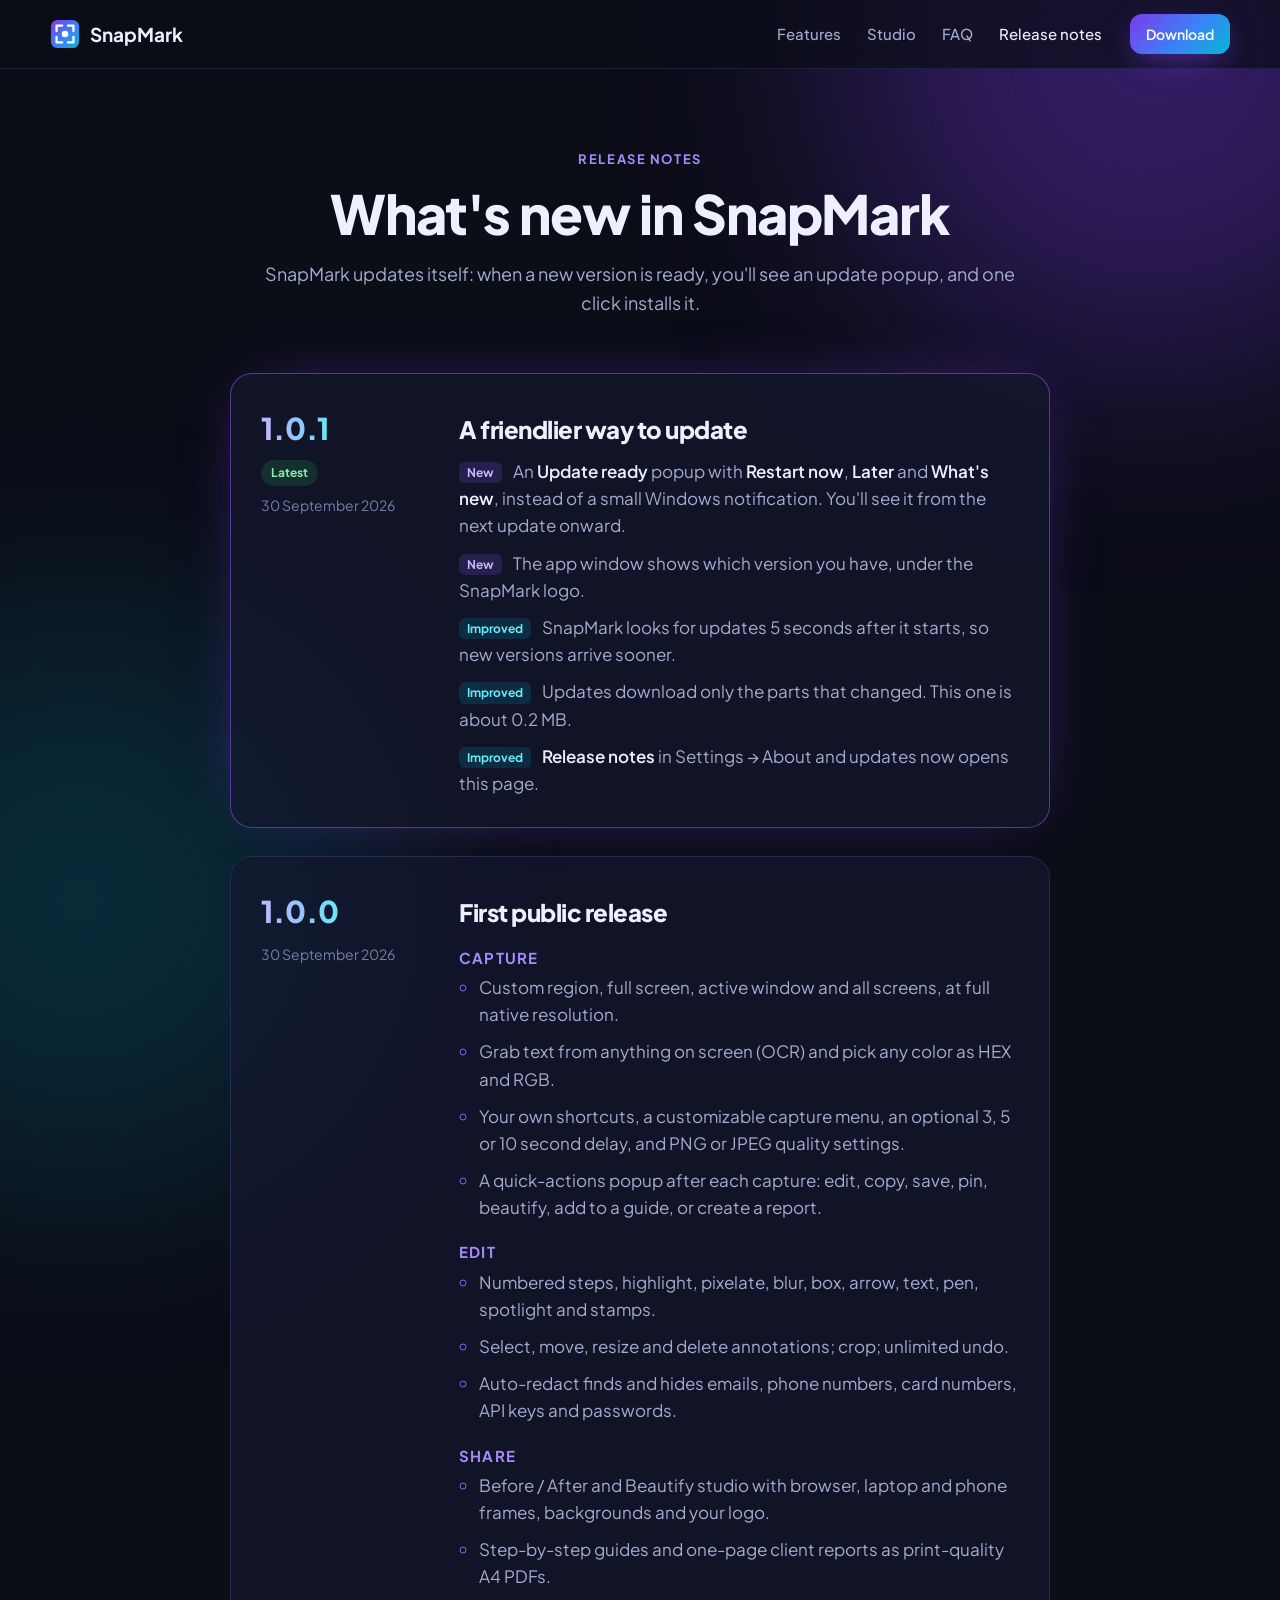
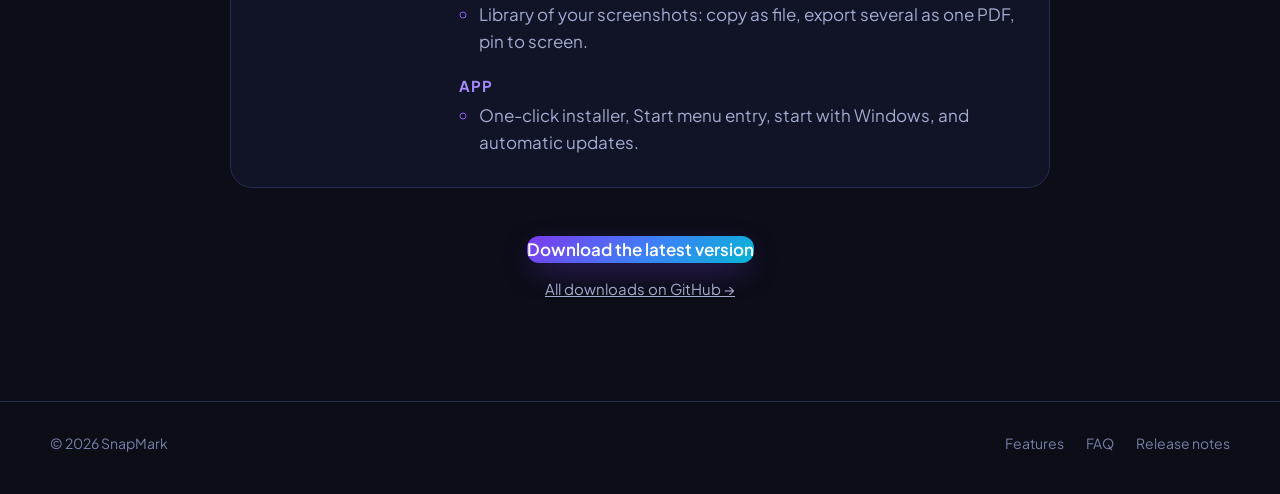
==== changelog.html @ 4415e5fb "Add release notes page for 1.0.1 and 1.0.0" ====
<!doctype html>
<html lang="en">
<head>
  <meta charset="utf-8">
  <meta name="viewport" content="width=device-width, initial-scale=1">
  <title>Release notes · SnapMark</title>
  <meta name="description" content="What's new in each version of SnapMark, the all-in-one screen capture app for Windows.">
  <meta name="theme-color" content="#0B0D17">
  <link rel="canonical" href="https://snapmark-omega.vercel.app/changelog">
  <link rel="icon" href="favicon.ico">
  <link rel="preconnect" href="https://fonts.googleapis.com">
  <link rel="preconnect" href="https://fonts.gstatic.com" crossorigin>
  <link href="https://fonts.googleapis.com/css2?family=Plus+Jakarta+Sans:wght@400;500;600;700;800&display=swap" rel="stylesheet">
  <link rel="stylesheet" href="styles.css">
</head>
<body>
  <div class="glow glow-a" aria-hidden="true"></div>
  <div class="glow glow-b" aria-hidden="true"></div>

  <header class="nav" id="top">
    <div class="container nav-inner">
      <a class="brand" href="./" aria-label="SnapMark home">
        <svg class="logo" viewBox="0 0 32 32" aria-hidden="true">
          <defs>
            <linearGradient id="lg" x1="0" y1="0" x2="1" y2="1">
              <stop offset="0" stop-color="#7C3AED"/><stop offset=".55" stop-color="#3B82F6"/><stop offset="1" stop-color="#06B6D4"/>
            </linearGradient>
          </defs>
          <rect x="1" y="1" width="30" height="30" rx="7" fill="url(#lg)"/>
          <path d="M7 13V7h6M19 7h6v6M7 19v6h6M25 19v6h-6" fill="none" stroke="#fff" stroke-width="2.4" stroke-linecap="round" stroke-linejoin="round"/>
          <circle cx="16" cy="16" r="3.5" fill="#fff"/>
        </svg>
        <span>SnapMark</span>
      </a>
      <nav class="nav-links" aria-label="Main">
        <a href="./#features">Features</a>
        <a href="./#studio">Studio</a>
        <a href="./#faq">FAQ</a>
        <a href="changelog" aria-current="page">Release notes</a>
      </nav>
      <a class="btn btn-primary btn-sm" href="https://github.com/kamrancreation/SnapMark-releases/releases/latest/download/SnapMark-win-Setup.exe">Download</a>
    </div>
  </header>

  <main class="section changelog">
    <div class="container narrow">
      <div class="section-head">
        <p class="eyebrow">Release notes</p>
        <h1 class="changelog-title">What's new in SnapMark</h1>
        <p class="sub">SnapMark updates itself: when a new version is ready, you'll see an update popup, and one click installs it.</p>
      </div>

      <ol class="releases">
        <li class="release">
          <div class="release-meta">
            <span class="version">1.0.1</span>
            <span class="badge-latest">Latest</span>
            <time datetime="2026-09-30">30 September 2026</time>
          </div>
          <div class="release-body">
            <h2>A friendlier way to update</h2>
            <ul class="changes">
              <li><span class="kind new">New</span> An <b>Update ready</b> popup with <b>Restart now</b>, <b>Later</b> and <b>What's new</b>, instead of a small Windows notification. You'll see it from the next update onward.</li>
              <li><span class="kind new">New</span> The app window shows which version you have, under the SnapMark logo.</li>
              <li><span class="kind improved">Improved</span> SnapMark looks for updates 5 seconds after it starts, so new versions arrive sooner.</li>
              <li><span class="kind improved">Improved</span> Updates download only the parts that changed. This one is about 0.2 MB.</li>
              <li><span class="kind improved">Improved</span> <b>Release notes</b> in Settings → About and updates now opens this page.</li>
            </ul>
          </div>
        </li>

        <li class="release">
          <div class="release-meta">
            <span class="version">1.0.0</span>
            <time datetime="2026-09-30">30 September 2026</time>
          </div>
          <div class="release-body">
            <h2>First public release</h2>
            <h3>Capture</h3>
            <ul class="changes">
              <li>Custom region, full screen, active window and all screens, at full native resolution.</li>
              <li>Grab text from anything on screen (OCR) and pick any color as HEX and RGB.</li>
              <li>Your own shortcuts, a customizable capture menu, an optional 3, 5 or 10 second delay, and PNG or JPEG quality settings.</li>
              <li>A quick-actions popup after each capture: edit, copy, save, pin, beautify, add to a guide, or create a report.</li>
            </ul>
            <h3>Edit</h3>
            <ul class="changes">
              <li>Numbered steps, highlight, pixelate, blur, box, arrow, text, pen, spotlight and stamps.</li>
              <li>Select, move, resize and delete annotations; crop; unlimited undo.</li>
              <li>Auto-redact finds and hides emails, phone numbers, card numbers, API keys and passwords.</li>
            </ul>
            <h3>Share</h3>
            <ul class="changes">
              <li>Before / After and Beautify studio with browser, laptop and phone frames, backgrounds and your logo.</li>
              <li>Step-by-step guides and one-page client reports as print-quality A4 PDFs.</li>
              <li>Library of your screenshots: copy as file, export several as one PDF, pin to screen.</li>
            </ul>
            <h3>App</h3>
            <ul class="changes">
              <li>One-click installer, Start menu entry, start with Windows, and automatic updates.</li>
            </ul>
          </div>
        </li>
      </ol>

      <div class="changelog-footer">
        <a class="btn btn-primary" href="https://github.com/kamrancreation/SnapMark-releases/releases/latest/download/SnapMark-win-Setup.exe">Download the latest version</a>
        <a class="cta-link-muted" href="https://github.com/kamrancreation/SnapMark-releases/releases">All downloads on GitHub →</a>
      </div>
    </div>
  </main>

  <footer class="footer">
    <div class="container footer-inner">
      <span>© <span id="year">2026</span> SnapMark</span>
      <nav aria-label="Footer">
        <a href="./#features">Features</a>
        <a href="./#faq">FAQ</a>
        <a href="changelog">Release notes</a>
      </nav>
    </div>
  </footer>
  <script>document.getElementById('year').textContent = new Date().getFullYear();</script>
</body>
</html>
---- styles.css ----
:root {
  --bg: #0b0d17;
  --bg-2: #10132a;
  --surface: #141830;
  --surface-2: #1b2040;
  --border: #262c52;
  --text: #eef0ff;
  --muted: #a3abcf;
  --faint: #7780a8;
  --violet: #7c3aed;
  --blue: #3b82f6;
  --cyan: #06b6d4;
  --grad: linear-gradient(135deg, #7c3aed 0%, #3b82f6 55%, #06b6d4 100%);
  --grad-text: linear-gradient(90deg, #c4b5fd, #93c5fd 55%, #67e8f9);
  --radius: 18px;
  --shadow: 0 30px 80px -20px rgba(0, 0, 0, .6);
}

*, *::before, *::after { box-sizing: border-box; }
html { scroll-behavior: smooth; }
body {
  margin: 0;
  background: var(--bg);
  color: var(--text);
  font-family: "Plus Jakarta Sans", "Segoe UI", system-ui, sans-serif;
  font-size: 17px;
  line-height: 1.6;
  overflow-x: hidden;
  -webkit-font-smoothing: antialiased;
}
img { max-width: 100%; height: auto; display: block; }
a { color: inherit; }
h1, h2, h3 { line-height: 1.15; margin: 0; letter-spacing: -0.02em; }
p { margin: 0; }

.container { width: min(1180px, 100% - 40px); margin-inline: auto; }
.narrow { width: min(820px, 100% - 40px); }

/* Background glows */
.glow { position: fixed; border-radius: 50%; filter: blur(120px); pointer-events: none; z-index: -1; opacity: .55; }
.glow-a { width: 620px; height: 620px; background: #7c3aed; top: -260px; right: -180px; opacity: .35; }
.glow-b { width: 560px; height: 560px; background: #06b6d4; bottom: -280px; left: -200px; opacity: .18; }

/* Buttons */
.btn {
  display: inline-flex; align-items: center; gap: 10px;
  border-radius: 12px; font-weight: 600; text-decoration: none;
  transition: transform .2s ease, box-shadow .2s ease, background .2s ease;
}
.btn svg { width: 18px; height: 18px; }
.btn-sm { padding: 9px 16px; font-size: 14px; }
.btn-lg { padding: 15px 26px; font-size: 16px; }
.btn-primary { background: var(--grad); color: #fff; box-shadow: 0 10px 30px -8px rgba(124, 58, 237, .7); }
.btn-primary:hover { transform: translateY(-2px); box-shadow: 0 16px 40px -8px rgba(124, 58, 237, .85); }
.btn-ghost { background: rgba(255, 255, 255, .05); border: 1px solid var(--border); color: var(--text); }
.btn-ghost:hover { background: rgba(255, 255, 255, .09); }
.btn-light { background: #fff; color: #1e1b4b; }
.btn-light:hover { transform: translateY(-2px); }
.btn:focus-visible, a:focus-visible, summary:focus-visible { outline: 2px solid #a78bfa; outline-offset: 3px; }

/* Navigation */
.nav { position: sticky; top: 0; z-index: 50; backdrop-filter: blur(14px); background: rgba(11, 13, 23, .7); border-bottom: 1px solid rgba(38, 44, 82, .6); }
.nav-inner { display: flex; align-items: center; gap: 28px; height: 68px; }
.brand { display: flex; align-items: center; gap: 10px; font-weight: 700; font-size: 19px; text-decoration: none; }
.logo { width: 30px; height: 30px; }
.nav-links { display: flex; gap: 26px; margin-left: auto; }
.nav-links a { color: var(--muted); text-decoration: none; font-size: 15px; font-weight: 500; }
.nav-links a:hover { color: var(--text); }

/* Hero */
.hero { padding: 84px 0 40px; text-align: center; }
.pill {
  display: inline-flex; align-items: center; gap: 8px; padding: 7px 14px; border-radius: 999px;
  background: rgba(124, 58, 237, .12); border: 1px solid rgba(124, 58, 237, .35); color: #c4b5fd; font-size: 14px; font-weight: 500;
}
.dot { width: 8px; height: 8px; border-radius: 50%; background: #22c55e; box-shadow: 0 0 10px #22c55e; }
.hero h1 { font-size: clamp(40px, 7vw, 76px); font-weight: 800; margin-top: 22px; }
.gradient-text { background: var(--grad-text); -webkit-background-clip: text; background-clip: text; color: transparent; }
.lead { max-width: 720px; margin: 22px auto 0; color: var(--muted); font-size: clamp(17px, 2vw, 20px); }
.hero-cta { display: flex; gap: 14px; justify-content: center; flex-wrap: wrap; margin-top: 34px; }
.fine { color: var(--faint); font-size: 14px; margin-top: 16px; }

.hero-shot { position: relative; margin: 64px auto 0; max-width: 1080px; }
.shot-frame {
  padding: 10px; border-radius: 22px;
  background: linear-gradient(135deg, rgba(124, 58, 237, .5), rgba(6, 182, 212, .35));
  box-shadow: var(--shadow), 0 0 120px -30px rgba(124, 58, 237, .6);
}
.shot-frame img { border-radius: 14px; }
.float-card {
  position: absolute; display: flex; align-items: center; gap: 10px; padding: 12px 16px; border-radius: 14px;
  background: rgba(20, 24, 48, .92); border: 1px solid var(--border); box-shadow: var(--shadow);
  font-size: 14px; font-weight: 500; backdrop-filter: blur(10px); animation: float 6s ease-in-out infinite;
}
.float-a { left: -28px; top: 34%; }
.float-b { right: -24px; bottom: 16%; animation-delay: -3s; }
.shield { font-size: 18px; }
@keyframes float { 50% { transform: translateY(-10px); } }

.step-badge {
  display: inline-grid; place-items: center; width: 28px; height: 28px; flex: none; border-radius: 50%;
  background: #ef4444; color: #fff; font-size: 14px; font-weight: 700; border: 2px solid #fff;
}

/* Sections */
.section { padding: 100px 0; }
.section-head { text-align: center; max-width: 760px; margin: 0 auto 56px; }
.eyebrow { color: #a78bfa; font-weight: 700; text-transform: uppercase; letter-spacing: .12em; font-size: 13px; }
.section h2 { font-size: clamp(30px, 4.5vw, 48px); font-weight: 800; margin-top: 12px; }
.sub { color: var(--muted); font-size: 18px; margin-top: 16px; }

/* How it works */
.how { padding-top: 40px; }
.how-grid { display: grid; grid-template-columns: 1fr auto 1fr auto 1fr; gap: 20px; align-items: center; }
.how-step { padding: 28px; border-radius: var(--radius); background: rgba(20, 24, 48, .6); border: 1px solid var(--border); height: 100%; }
.how-step h3 { font-size: 21px; margin: 16px 0 8px; }
.how-step p { color: var(--muted); font-size: 15.5px; }
.how-arrow { color: var(--faint); font-size: 26px; }
kbd, .how-icon {
  display: inline-grid; place-items: center; min-width: 48px; height: 48px; padding: 0 14px; border-radius: 12px;
  background: var(--grad); color: #fff; font: 700 16px "Plus Jakarta Sans", sans-serif; box-shadow: 0 8px 20px -6px rgba(124, 58, 237, .7);
}

/* Feature grid */
.bento { display: grid; grid-template-columns: repeat(3, 1fr); gap: 20px; }
.card {
  position: relative; padding: 30px; border-radius: var(--radius); overflow: hidden;
  background: linear-gradient(180deg, rgba(27, 32, 64, .8), rgba(20, 24, 48, .8));
  border: 1px solid var(--border); transition: transform .25s ease, border-color .25s ease;
}
.card:hover { transform: translateY(-4px); border-color: rgba(139, 92, 246, .6); }
.card h3 { font-size: 22px; margin: 14px 0 10px; }
.card p { color: var(--muted); font-size: 15.5px; }
.card-wide { grid-column: span 2; display: grid; grid-template-columns: 1.1fr 1fr; gap: 28px; align-items: center; }
.card-full { grid-column: 1 / -1; }
.card-full p { max-width: 760px; }
.tag {
  display: inline-block; padding: 4px 10px; border-radius: 999px; font-size: 12px; font-weight: 700; letter-spacing: .04em;
  background: rgba(59, 130, 246, .15); color: #93c5fd; text-transform: uppercase;
}

.steps-demo { padding: 22px; border-radius: 14px; background: #f8fafc; display: grid; gap: 14px; }
.demo-line { display: flex; align-items: center; gap: 12px; }
.bar { height: 12px; border-radius: 6px; background: #cbd5e1; }
.bar.hl { background: linear-gradient(90deg, rgba(250, 204, 21, .7), rgba(250, 204, 21, .45)); }
.w45 { width: 45%; } .w60 { width: 60%; } .w80 { width: 80%; }
.stamp { display: inline-grid; place-items: center; width: 26px; height: 26px; border-radius: 50%; color: #fff; font-weight: 700; border: 2px solid #fff; }
.stamp.ok { background: #22c55e; }

.redact-demo { margin-top: 20px; padding: 16px 18px; border-radius: 12px; background: #f8fafc; color: #111827; font-size: 14.5px; display: grid; gap: 6px; }
.px {
  color: transparent; border-radius: 3px; padding: 0 2px;
  background:
    repeating-linear-gradient(90deg, #64748b 0 6px, #94a3b8 6px 12px, #475569 12px 18px),
    #64748b;
  background-size: 18px 100%;
  filter: contrast(1.1);
}

/* Studio */
.split { display: grid; grid-template-columns: 1fr 1.15fr; gap: 56px; align-items: center; }
.checks { list-style: none; padding: 0; margin: 26px 0 0; display: grid; gap: 12px; }
.checks li { position: relative; padding-left: 32px; color: var(--text); }
.checks li::before {
  content: "✓"; position: absolute; left: 0; top: 1px; width: 22px; height: 22px; border-radius: 50%;
  display: grid; place-items: center; background: var(--grad); font-size: 12px; font-weight: 700;
}
.mockup-stack { position: relative; padding-bottom: 60px; }
.mockup-stack img { border-radius: 16px; box-shadow: var(--shadow); }
.mockup-stack .m2 { position: absolute; width: 62%; right: -4%; bottom: -10px; border: 1px solid var(--border); }

.before-after {
  margin-top: 90px; padding: 34px; border-radius: 24px; display: grid; gap: 26px;
  background: rgba(20, 24, 48, .6); border: 1px solid var(--border);
}
.ba-copy h3 { font-size: 26px; margin: 10px 0 8px; }
.ba-copy p { color: var(--muted); }
.before-after img { border-radius: 14px; }

/* Guides and reports */
.docs { display: grid; grid-template-columns: repeat(2, 1fr); gap: 28px; }
.doc { margin: 0; padding: 26px; border-radius: 24px; background: rgba(20, 24, 48, .6); border: 1px solid var(--border); }
.doc img { border-radius: 10px; box-shadow: 0 20px 50px -20px rgba(0, 0, 0, .7); aspect-ratio: 900 / 740; object-fit: cover; object-position: top; }
.doc h3 { font-size: 22px; margin: 22px 0 8px; }
.doc p { color: var(--muted); font-size: 15.5px; }

/* FAQ */
.faq { display: grid; gap: 14px; }
.faq details { border-radius: 14px; background: rgba(20, 24, 48, .7); border: 1px solid var(--border); padding: 4px 22px; }
.faq summary { cursor: pointer; list-style: none; padding: 18px 0; font-weight: 600; font-size: 17px; display: flex; justify-content: space-between; gap: 20px; }
.faq summary::-webkit-details-marker { display: none; }
.faq summary::after { content: "+"; color: #a78bfa; font-size: 22px; line-height: 1; transition: transform .2s ease; }
.faq details[open] summary::after { transform: rotate(45deg); }
.faq details p { color: var(--muted); padding-bottom: 20px; }

/* Final call to action */
.cta {
  text-align: center; padding: 72px 30px; border-radius: 28px; background: var(--grad);
  box-shadow: 0 40px 100px -30px rgba(124, 58, 237, .8);
}
.cta h2 { font-size: clamp(28px, 4vw, 44px); font-weight: 800; }
.cta p { margin: 14px auto 30px; color: rgba(255, 255, 255, .85); font-size: 18px; }
.cta-link { display: block; margin-top: 18px; color: rgba(255, 255, 255, .85); font-size: 15px; }

/* Release notes page */
.changelog { padding-top: 80px; }
.changelog-title { font-size: clamp(34px, 5vw, 54px); font-weight: 800; margin-top: 12px; }
.nav-links a[aria-current="page"] { color: var(--text); }
.releases { list-style: none; padding: 0; margin: 0; display: grid; gap: 28px; }
.release {
  display: grid; grid-template-columns: 170px 1fr; gap: 28px; padding: 30px; border-radius: 22px;
  background: rgba(20, 24, 48, .7); border: 1px solid var(--border);
}
.release:first-child { border-color: rgba(139, 92, 246, .55); box-shadow: 0 0 60px -30px rgba(124, 58, 237, .8); }
.release-meta { display: flex; flex-direction: column; gap: 8px; align-items: flex-start; }
.version { font-size: 30px; font-weight: 800; background: var(--grad-text); -webkit-background-clip: text; background-clip: text; color: transparent; }
.badge-latest { padding: 3px 10px; border-radius: 999px; background: rgba(34, 197, 94, .15); color: #86efac; font-size: 12px; font-weight: 700; }
.release-meta time { color: var(--faint); font-size: 14px; }
.release-body h2 { font-size: 24px; margin-bottom: 14px; }
.release-body h3 { font-size: 15px; text-transform: uppercase; letter-spacing: .08em; color: #a78bfa; margin: 22px 0 8px; }
.changes { margin: 0; padding-left: 20px; display: grid; gap: 10px; color: var(--muted); }
.changes li::marker { color: #8b5cf6; }
.changes b { color: var(--text); font-weight: 600; }
.kind { display: inline-block; margin-right: 8px; padding: 1px 8px; border-radius: 6px; font-size: 12px; font-weight: 700; vertical-align: 1px; }
.kind.new { background: rgba(139, 92, 246, .18); color: #c4b5fd; }
.kind.improved { background: rgba(6, 182, 212, .15); color: #67e8f9; }
.releases li.release > .release-body .changes li:has(.kind) { list-style: none; margin-left: -20px; }
.changelog-footer { display: flex; flex-direction: column; align-items: center; gap: 14px; margin-top: 48px; }
.cta-link-muted { color: var(--muted); font-size: 15px; }

@media (max-width: 680px) {
  .release { grid-template-columns: 1fr; gap: 14px; padding: 22px; }
  .release-meta { flex-direction: row; align-items: center; flex-wrap: wrap; }
}

/* Footer */
.footer { border-top: 1px solid var(--border); padding: 30px 0 40px; color: var(--faint); font-size: 14px; }
.footer-inner { display: flex; justify-content: space-between; gap: 20px; flex-wrap: wrap; }
.footer nav { display: flex; gap: 22px; }
.footer a { text-decoration: none; }
.footer a:hover { color: var(--text); }

/* Scroll reveal (only when JavaScript is running) */
.js .reveal { opacity: 0; transform: translateY(24px); transition: opacity .7s ease, transform .7s ease; }
.js .reveal.visible { opacity: 1; transform: none; }

@media (prefers-reduced-motion: reduce) {
  html { scroll-behavior: auto; }
  .float-card { animation: none; }
  .js .reveal { opacity: 1; transform: none; transition: none; }
}

/* Tablet */
@media (max-width: 980px) {
  .nav-links { display: none; }
  .nav-inner .btn { margin-left: auto; }
  .bento { grid-template-columns: 1fr 1fr; }
  .card-wide { grid-column: span 2; }
  .split { grid-template-columns: 1fr; gap: 40px; }
  .float-a { left: 8px; } .float-b { right: 8px; }
}

/* Phone */
@media (max-width: 680px) {
  body { font-size: 16px; }
  .hero { padding-top: 56px; }
  .section { padding: 72px 0; }
  .how-grid { grid-template-columns: 1fr; }
  .how-arrow { transform: rotate(90deg); justify-self: center; }
  .bento, .docs { grid-template-columns: 1fr; }
  .card-wide { grid-column: auto; grid-template-columns: 1fr; }
  .float-card { display: none; }
  .mockup-stack { padding-bottom: 0; }
  .mockup-stack .m2 { position: static; width: 100%; margin-top: 16px; }
  .before-after, .doc { padding: 18px; }
  .btn-lg { width: 100%; justify-content: center; }
}
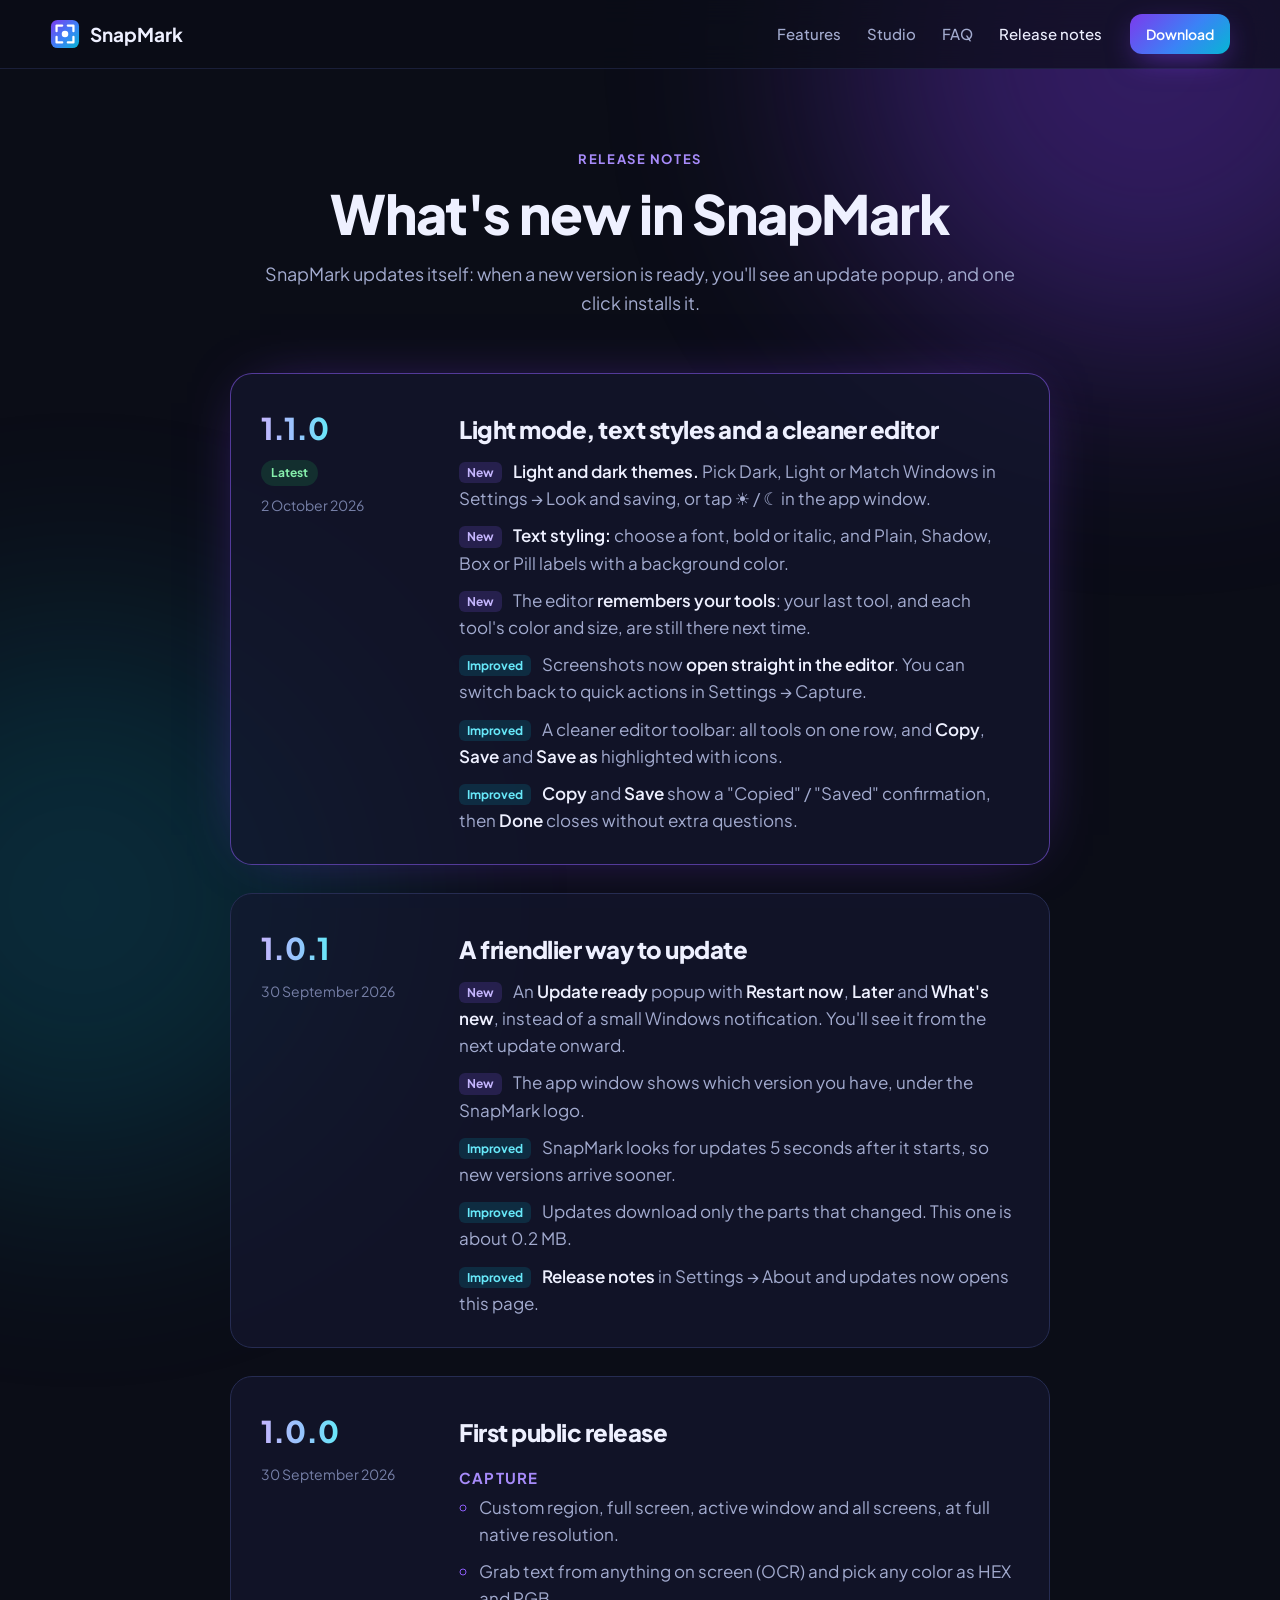
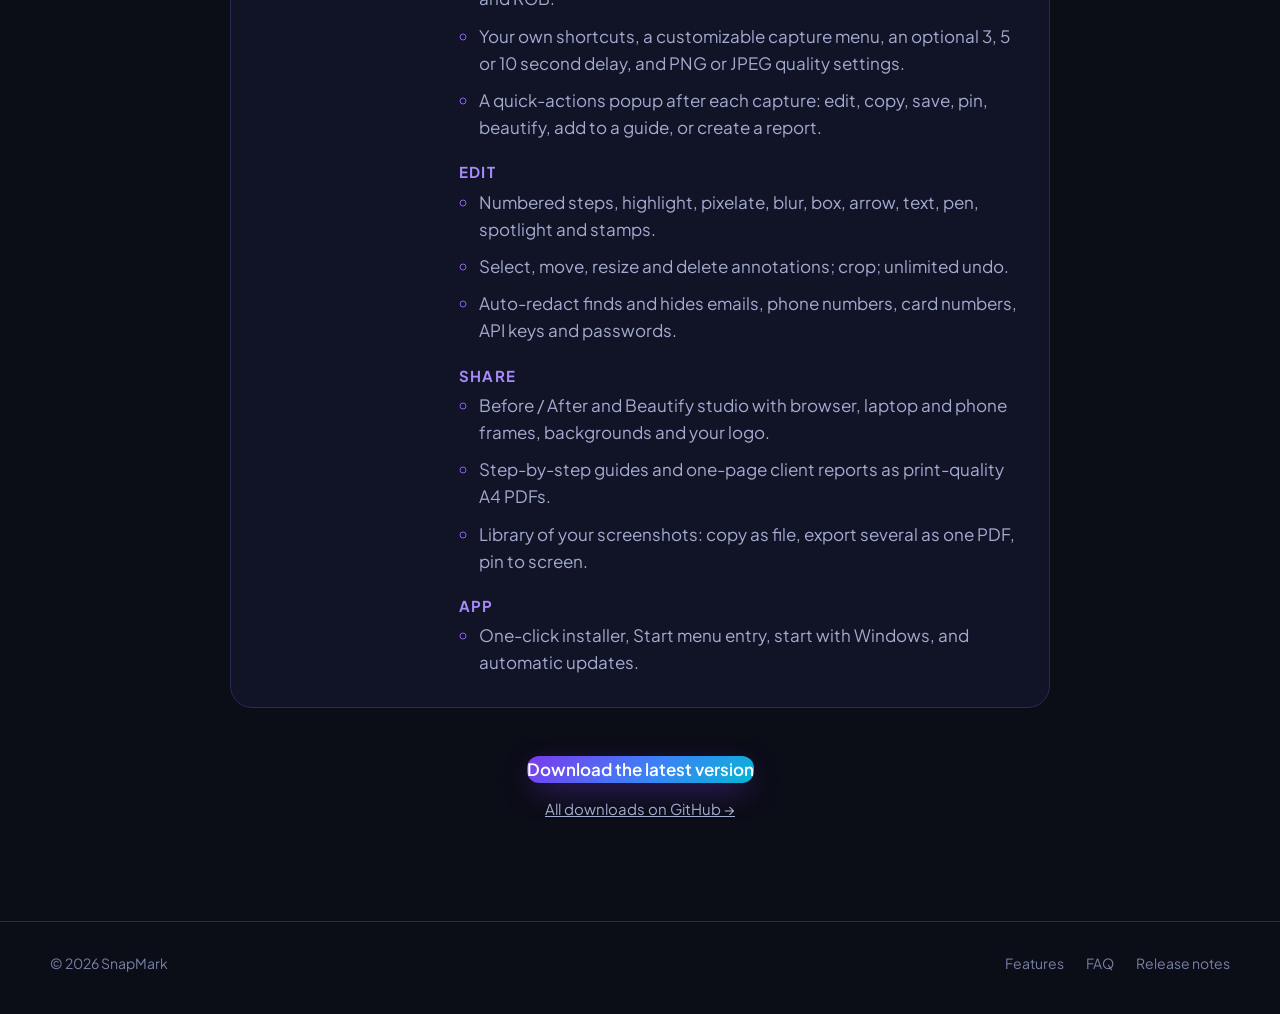
==== commit 8b0236ce: "Release notes for SnapMark 1.1.0" ====
--- a/changelog.html
+++ b/changelog.html
@@ -53,8 +53,26 @@
       <ol class="releases">
         <li class="release">
           <div class="release-meta">
+            <span class="version">1.1.0</span>
+            <span class="badge-latest">Latest</span>
+            <time datetime="2026-10-02">2 October 2026</time>
+          </div>
+          <div class="release-body">
+            <h2>Light mode, text styles and a cleaner editor</h2>
+            <ul class="changes">
+              <li><span class="kind new">New</span> <b>Light and dark themes.</b> Pick Dark, Light or Match Windows in Settings → Look and saving, or tap ☀ / ☾ in the app window.</li>
+              <li><span class="kind new">New</span> <b>Text styling:</b> choose a font, bold or italic, and Plain, Shadow, Box or Pill labels with a background color.</li>
+              <li><span class="kind new">New</span> The editor <b>remembers your tools</b>: your last tool, and each tool's color and size, are still there next time.</li>
+              <li><span class="kind improved">Improved</span> Screenshots now <b>open straight in the editor</b>. You can switch back to quick actions in Settings → Capture.</li>
+              <li><span class="kind improved">Improved</span> A cleaner editor toolbar: all tools on one row, and <b>Copy</b>, <b>Save</b> and <b>Save as</b> highlighted with icons.</li>
+              <li><span class="kind improved">Improved</span> <b>Copy</b> and <b>Save</b> show a "Copied" / "Saved" confirmation, then <b>Done</b> closes without extra questions.</li>
+            </ul>
+          </div>
+        </li>
+
+        <li class="release">
+          <div class="release-meta">
             <span class="version">1.0.1</span>
-            <span class="badge-latest">Latest</span>
             <time datetime="2026-09-30">30 September 2026</time>
           </div>
           <div class="release-body">
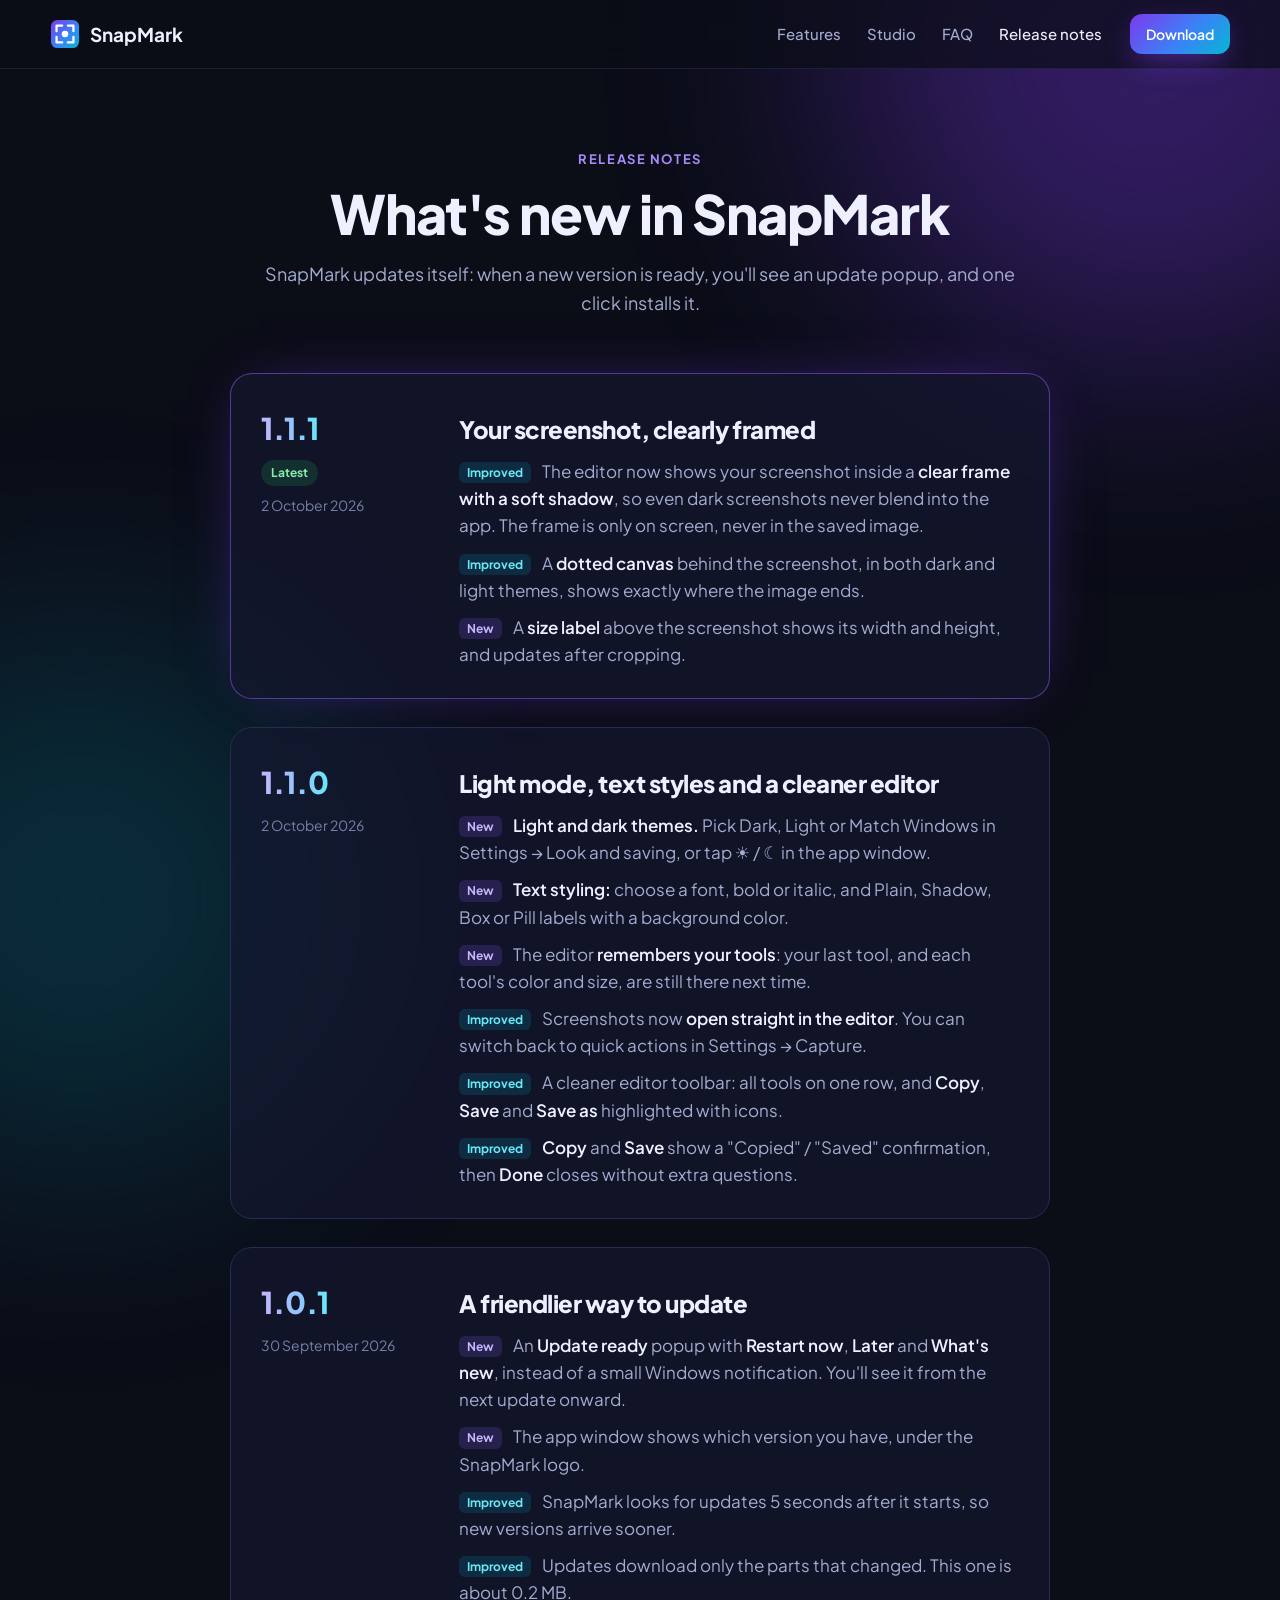
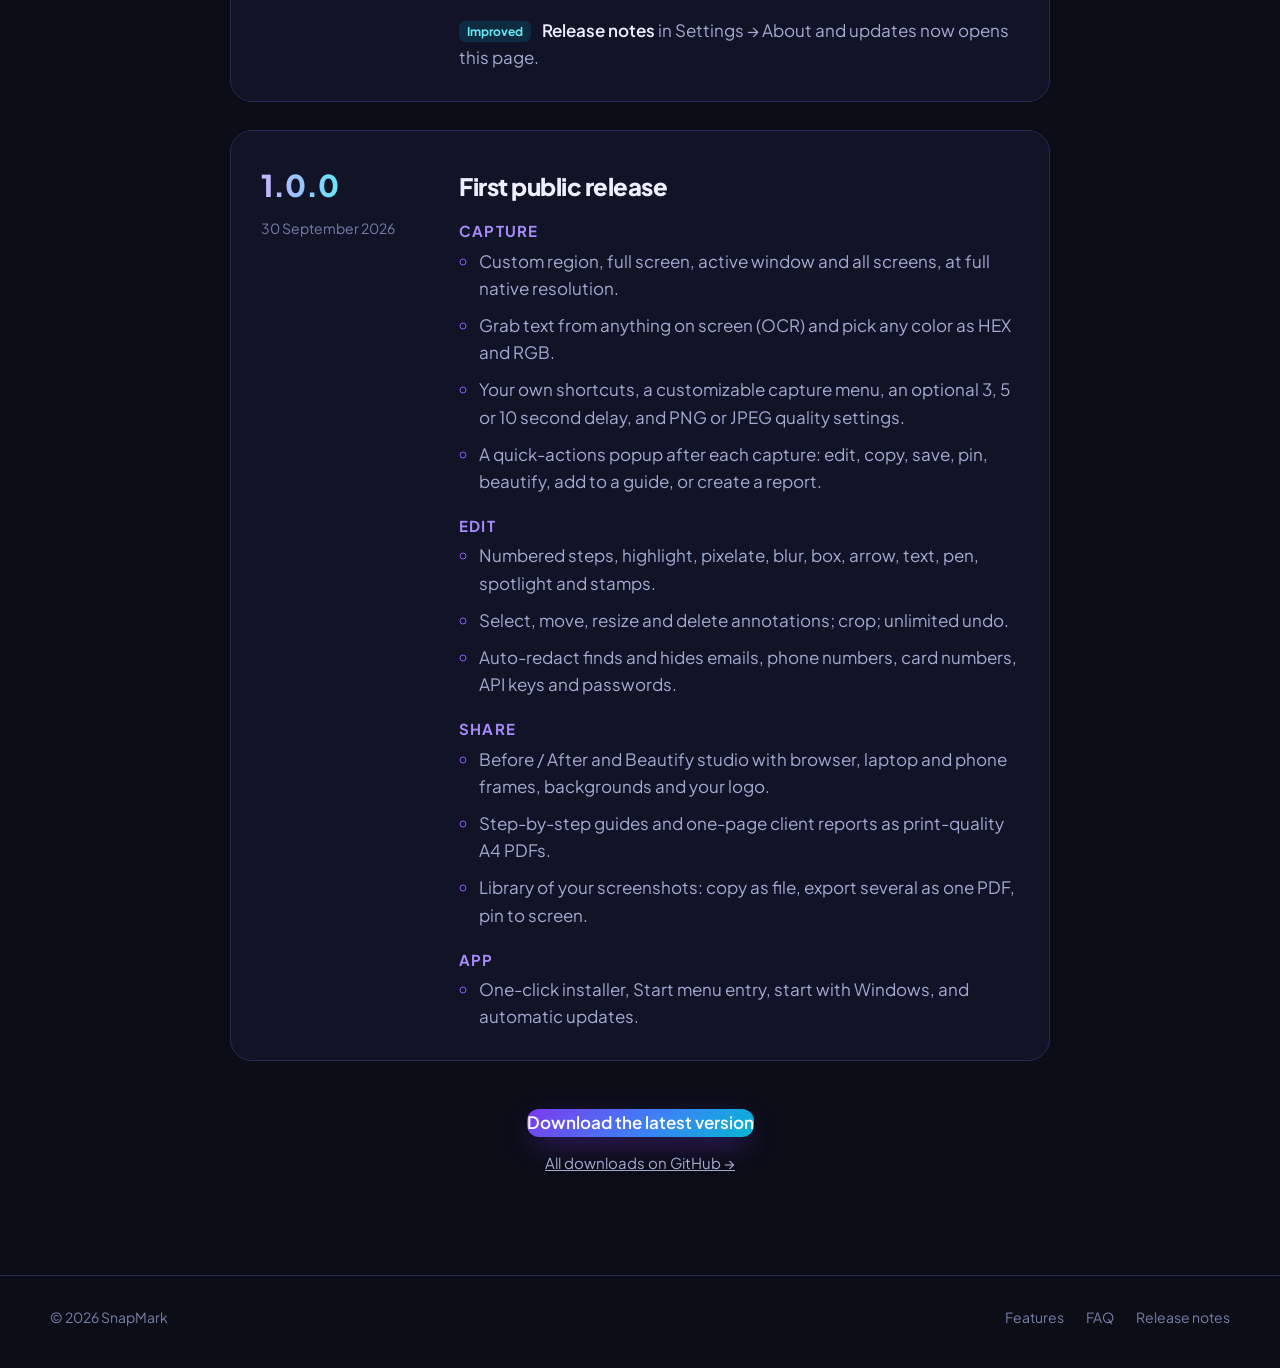
==== commit 1bf4e1b3: "Release notes for SnapMark 1.1.1" ====
--- a/changelog.html
+++ b/changelog.html
@@ -53,8 +53,23 @@
       <ol class="releases">
         <li class="release">
           <div class="release-meta">
+            <span class="version">1.1.1</span>
+            <span class="badge-latest">Latest</span>
+            <time datetime="2026-10-02">2 October 2026</time>
+          </div>
+          <div class="release-body">
+            <h2>Your screenshot, clearly framed</h2>
+            <ul class="changes">
+              <li><span class="kind improved">Improved</span> The editor now shows your screenshot inside a <b>clear frame with a soft shadow</b>, so even dark screenshots never blend into the app. The frame is only on screen, never in the saved image.</li>
+              <li><span class="kind improved">Improved</span> A <b>dotted canvas</b> behind the screenshot, in both dark and light themes, shows exactly where the image ends.</li>
+              <li><span class="kind new">New</span> A <b>size label</b> above the screenshot shows its width and height, and updates after cropping.</li>
+            </ul>
+          </div>
+        </li>
+
+        <li class="release">
+          <div class="release-meta">
             <span class="version">1.1.0</span>
-            <span class="badge-latest">Latest</span>
             <time datetime="2026-10-02">2 October 2026</time>
           </div>
           <div class="release-body">
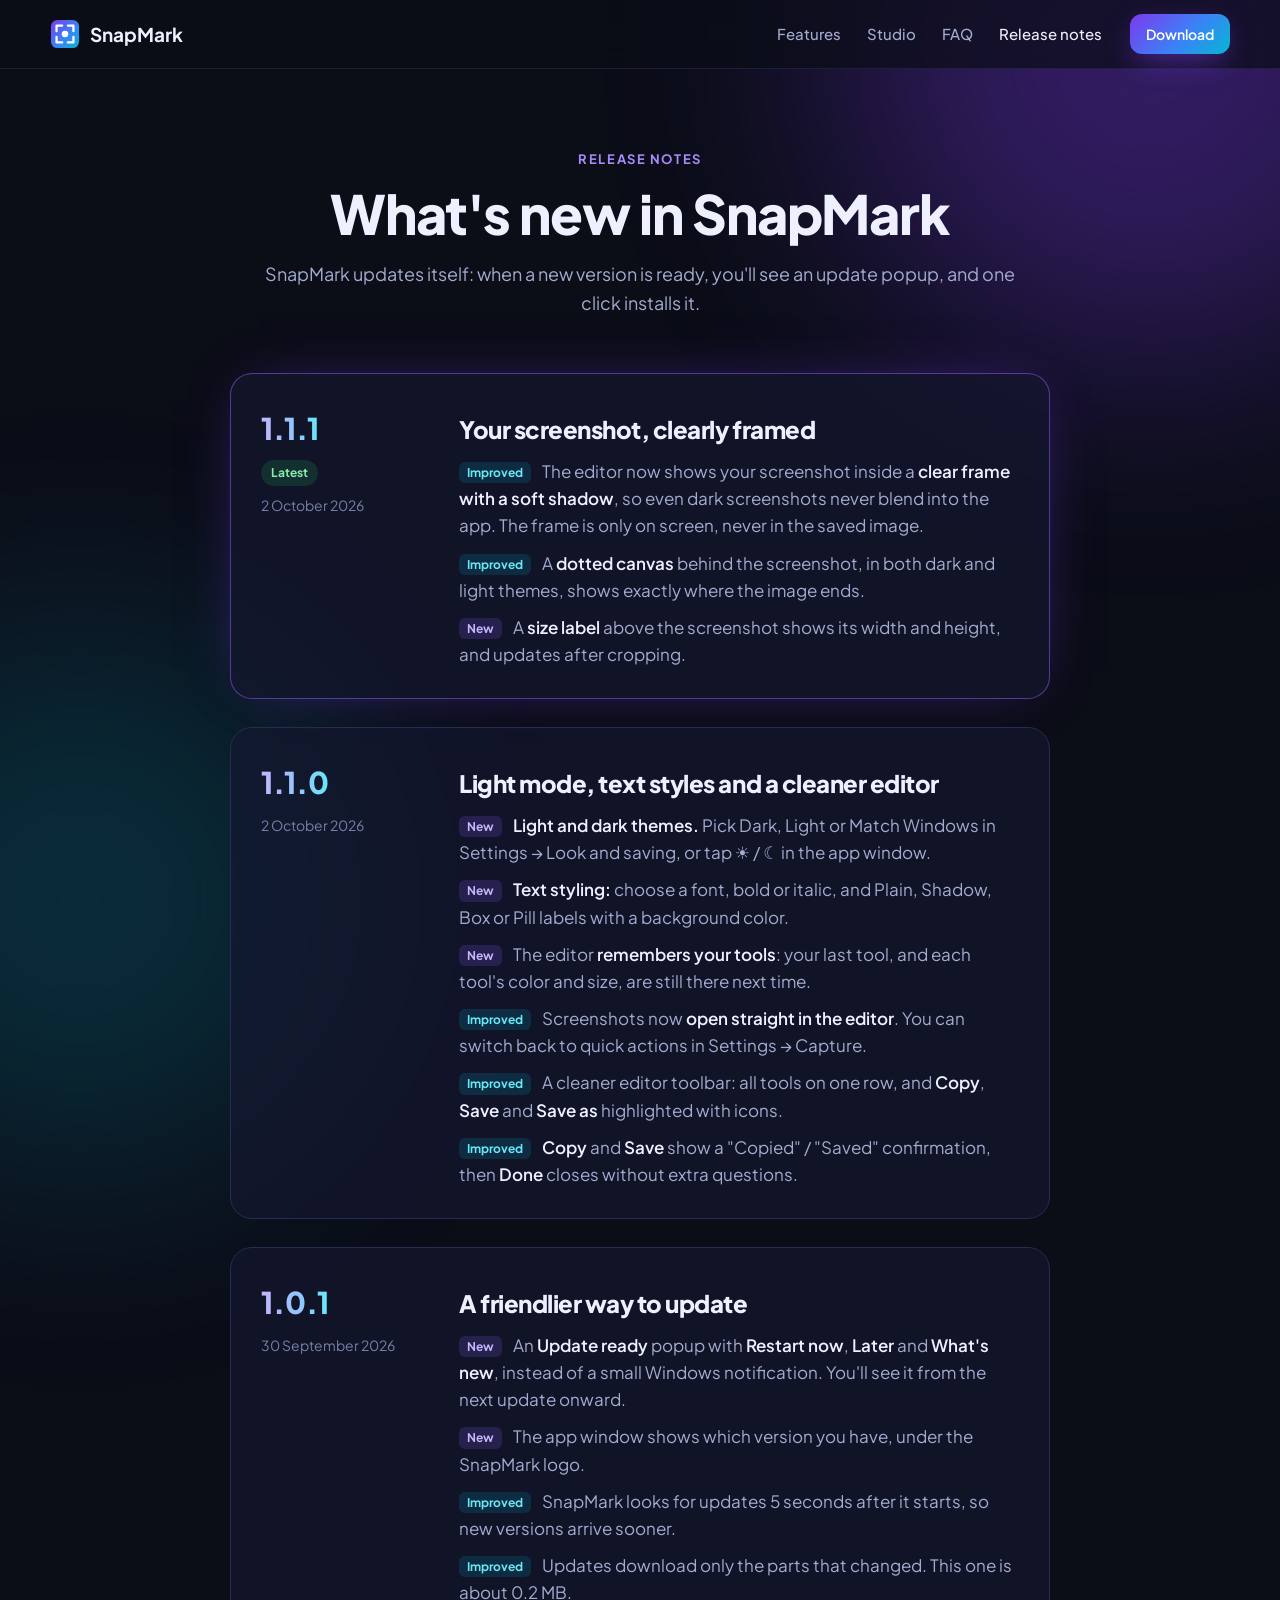
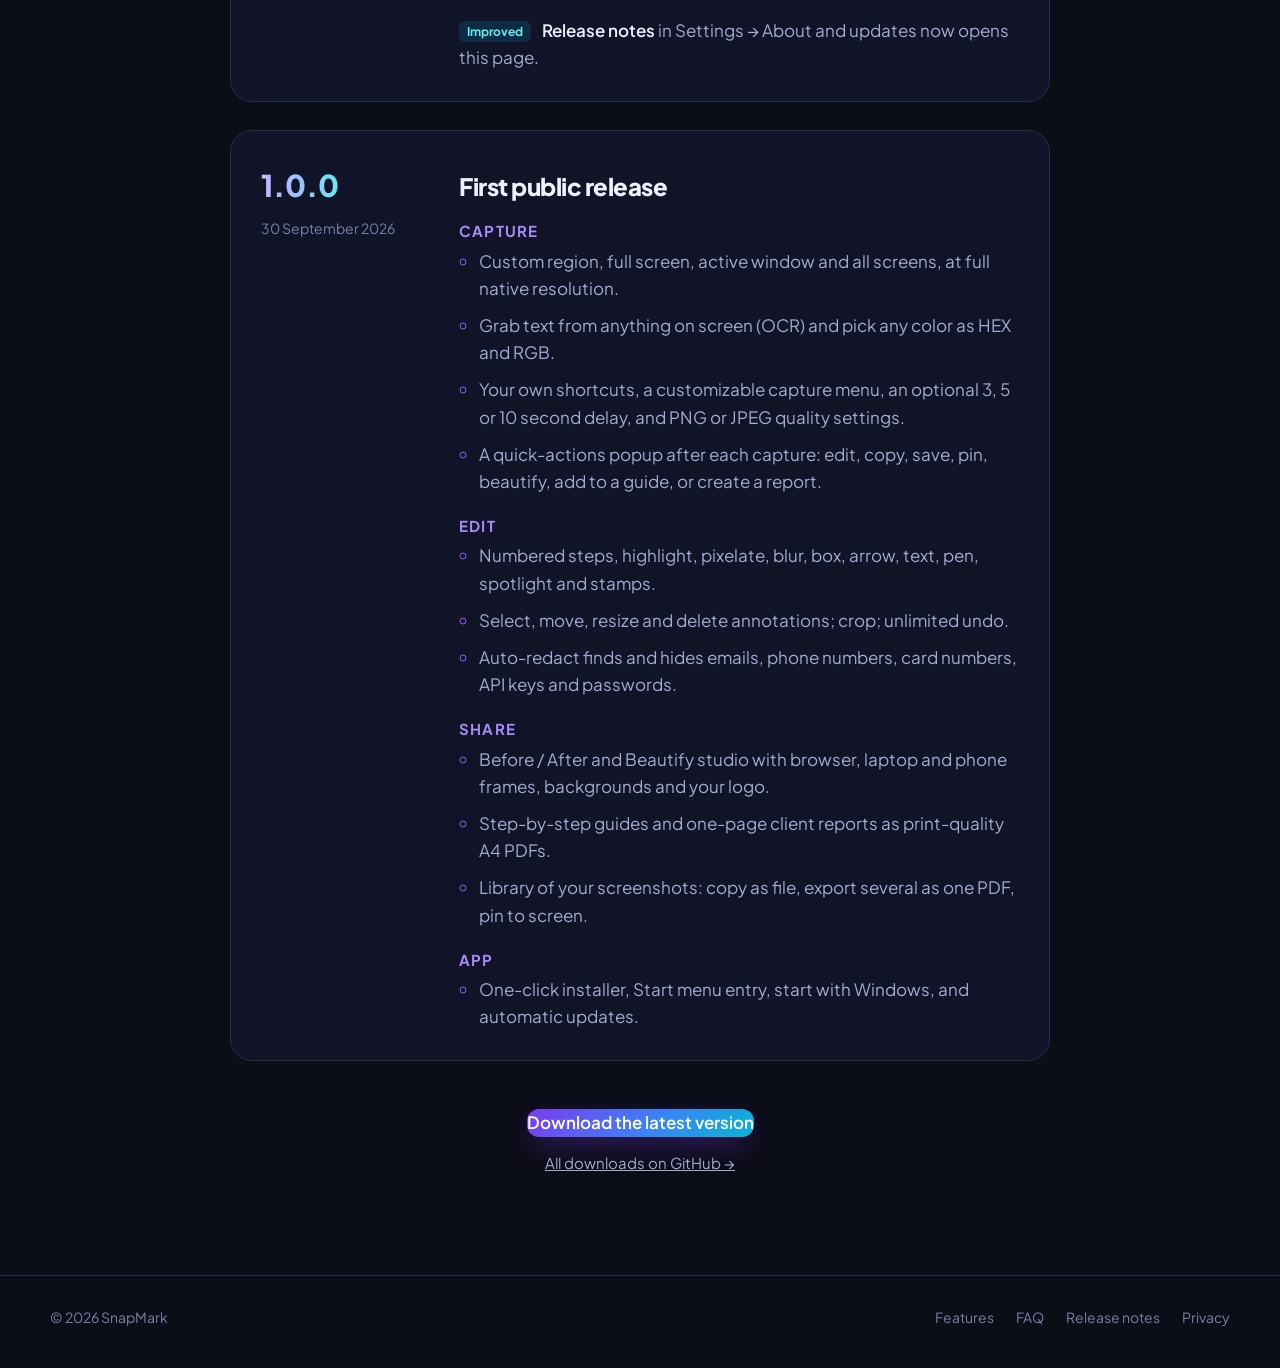
==== commit 0374c074: "Add privacy policy page for the Microsoft Store listing" ====
--- a/changelog.html
+++ b/changelog.html
@@ -150,6 +150,7 @@
         <a href="./#features">Features</a>
         <a href="./#faq">FAQ</a>
         <a href="changelog">Release notes</a>
+        <a href="privacy">Privacy</a>
       </nav>
     </div>
   </footer>
--- a/styles.css
+++ b/styles.css
@@ -233,6 +233,13 @@
   .release-meta { flex-direction: row; align-items: center; flex-wrap: wrap; }
 }
 
+/* Privacy and other text pages */
+.legal h2 { font-size: 22px; margin: 36px 0 10px; }
+.legal p, .legal li { color: var(--muted); }
+.legal ul { padding-left: 22px; display: grid; gap: 10px; margin: 12px 0 0; }
+.legal b { color: var(--text); }
+.legal a { color: #a78bfa; }
+
 /* Footer */
 .footer { border-top: 1px solid var(--border); padding: 30px 0 40px; color: var(--faint); font-size: 14px; }
 .footer-inner { display: flex; justify-content: space-between; gap: 20px; flex-wrap: wrap; }
